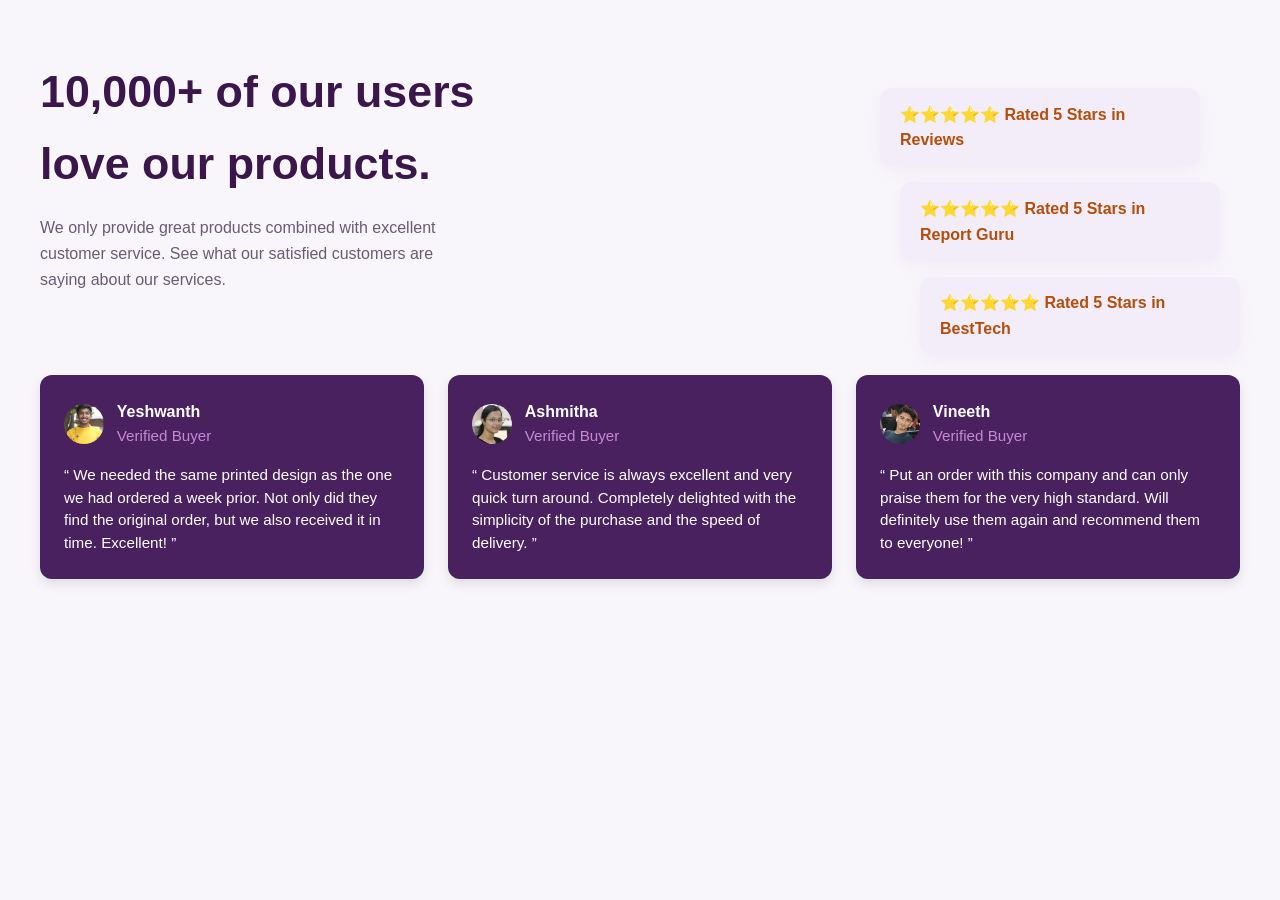
==== CSS Battle Part 2/Response.html @ f2079187 "Js mini challenge completed" ====
<!DOCTYPE html>
<html lang="en">
<head>
  <meta charset="UTF-8" />
  <meta name="viewport" content="width=device-width, initial-scale=1.0" />
  <title>Rates Section</title>
  <link rel="stylesheet" href="card.css" />
</head>
<body>
  <section class="rates">
    <div class="rates-text">
      <h1>10,000+ of our users love our products.</h1>
      <p>
        We only provide great products combined with excellent customer service.
        See what our satisfied customers are saying about our services.
      </p>

      <div class="rating-cards">
        <div class="rating-card">
          ⭐⭐⭐⭐⭐ Rated 5 Stars in Reviews
        </div>
        <div class="rating-card">
          ⭐⭐⭐⭐⭐ Rated 5 Stars in Report Guru
        </div>
        <div class="rating-card">
          ⭐⭐⭐⭐⭐ Rated 5 Stars in BestTech
        </div>
      </div>
    </div>

    <div class="rate-cards">
      <div class="card">
        <div class="user">
          <img src="\CSS Battle Part 2\IMG_5399.JPG" alt="User 1" />
          <div>
            <h3>Yeshwanth</h3>
            <p>Verified Buyer</p>
          </div>
        </div>
        <p>
          “ We needed the same printed design as the one we had ordered a week prior. 
          Not only did they find the original order, but we also received it in time. Excellent! ”
        </p>
      </div>

      <div class="card">
        <div class="user">
          <img src="IMG_0863.JPG" alt="User 2" />
          <div>
            <h3>Ashmitha</h3>
            <p>Verified Buyer</p>
          </div>
        </div>
        <p>
          “ Customer service is always excellent and very quick turn around. 
          Completely delighted with the simplicity of the purchase and the speed of delivery. ”
        </p>
      </div>

      <div class="card">
        <div class="user">
          <img src="IMG_0866.JPG" alt="User 3" />
          <div>
            <h3>Vineeth</h3>
            <p>Verified Buyer</p>
          </div>
        </div>
        <p>
          “ Put an order with this company and can only praise them for the very high standard. 
          Will definitely use them again and recommend them to everyone! ”
        </p>
      </div>
    </div>
  </section>
</body>
</html>
---- CSS Battle Part 2/card.css ----
* {
  margin: 0;
  padding: 0;
  box-sizing: border-box;
}

body {
  font-family: "Poppins", sans-serif;
  background-color: #f8f6fb;
  color: #5e2b09;
  line-height: 1.6;
  padding: 2rem;
  overflow-x: hidden; 
}

.rates {
  position: relative;
  display: grid;
  grid-template-columns: 1fr 1fr;
  gap: 3rem;
  align-items: start;
  max-width: 1200px;
  margin: auto;
  padding-top: 1.5rem;
}

.rates-text {
  max-width: 520px;
}

.rates-text h1 {
  font-size: 2.8rem;
  font-weight: 700;
  margin-bottom: 1rem;
  color: #3a164a;
}

.rates-text p {
  font-size: 1rem;
  color: #6a5b75;
  max-width: 420px;
}

.rating-cards {
  position: absolute;
  right: 2.5rem;
  top: 3.5rem;
  display: flex;
  flex-direction: column;
  gap: 1rem;
  align-items: flex-end;
  z-index: 5;
}

.rating-card {
  background: #f3edf9;
  padding: 0.85rem 1.25rem;
  border-radius: 12px;
  font-weight: 600;
  color: #b44e0a;
  box-shadow: 0 6px 18px rgba(176, 65, 172, 0.06);
  width: 100%;
  max-width: 320px; 
  display: flex;
  align-items: center;
  gap: 0.6rem;
  justify-content: flex-start;
  white-space: normal;
  word-break: break-word;
}

.rating-cards .rating-card:nth-child(1) { transform: translateX(0); }
.rating-cards .rating-card:nth-child(2) { transform: translateX(20px); }
.rating-cards .rating-card:nth-child(3) { transform: translateX(40px); }

.rate-cards {
  grid-column: 1 / -1;
  display: grid;
  grid-template-columns: repeat(auto-fit, minmax(280px, 1fr));
  gap: 1.5rem;
  margin-top: 2.2rem;
}

.card {
  background: #4a215f;
  color: #fff;
  padding: 1.5rem;
  border-radius: 12px;
  box-shadow: 0 5px 12px rgba(0, 0, 0, 0.1);
  transition: transform 0.3s;
}

.card:hover {
  transform: translateY(-5px);
}

.user {
  display: flex;
  align-items: center;
  gap: 0.8rem;
  margin-bottom: 1rem;
}

.user img {
  border-radius: 50%;
  width: 40px;
  height: 40px;
  object-fit: cover;
}

.user h3 {
  font-size: 1rem;
  font-weight: 600;
}

.user p {
  color: #c688d6;
  font-size: 0.85rem;
}

.card p {
  font-size: 0.95rem;
  line-height: 1.5;
}

@media (max-width: 920px){ 
.rates {
  grid-template-columns: 1fr;
  text-align: center;
}
}

/* // Select all elements
var oldPrice = document.getElementById("price");
var discountInput = document.getElementById("discount");
var applyBtn = document.getElementById("apply-discount");
var qtyInput = document.getElementById("qty");
var totalDisplay = document.getElementById("total");
var vid = document.getElementById("vid");
var buyBtn = document.getElementById("buy-button");
var clickCountDisplay = document.getElementById("click-count");

var buyClicks = 0; // Buy Now click counter

// Initialize original price if not already set
if (!oldPrice.dataset.original) {
    oldPrice.dataset.original = oldPrice.textContent;
}

// 1️⃣ Update total price function
function updateTotal() {
    var quantity = Number(qtyInput.value) || 1;
    var pricePerItem = Number(oldPrice.textContent);
    var totalPrice = quantity * pricePerItem;

    totalDisplay.textContent = "Total: $" + totalPrice.toFixed(2);
}

// 2️⃣ Apply discount function
function discount() {
    var discountValue = Number(discountInput.value) || 0;
    var quantity = Number(qtyInput.value) || 1;
    var originalPrice = Number(oldPrice.dataset.original);

    // Calculate discounted price per item
    var discountedPrice = originalPrice - (originalPrice * discountValue / 100);

    // Update price per item display
    oldPrice.textContent = discountedPrice.toFixed(2);

    // Calculate total price for quantity
    var totalPrice = discountedPrice * quantity;
    totalDisplay.textContent = "Total: $" + totalPrice.toFixed(2);

    // Video blur logic
    if (discountValue >= 50) {
        vid.style.filter = "blur(0px)";
    } else {
        vid.style.filter = "blur(10px)";
    }

    // Disable discount button after applying
    applyBtn.disabled = true;
}

// 3️⃣ Buy Now click counter
function buyNowClick() {
    buyClicks++;
    clickCountDisplay.textContent = "Clicked " + buyClicks + " times";
}

// 4️⃣ Event listeners
applyBtn.addEventListener("click", discount);
qtyInput.addEventListener("input", updateTotal);
buyBtn.addEventListener("click", buyNowClick);

// 5️⃣ Initialize total on page load
updateTotal();

// Select the Add to Cart button (and Buy button if needed)
var addToCartBtn = document.querySelector(".add-to-cart-button");
var buyBtn = document.getElementById("buy-button");

// Defensive check
if (!addToCartBtn) {
    console.error("script.js: .add-to-cart-button not found in the DOM");
} else {
    // Function to show visual feedback when clicked (uses CSS class .added)
    function addToCartFeedback() {
        // apply visual state
        addToCartBtn.textContent = "Added!";
        addToCartBtn.classList.add("added");

        // reset after 1.5 seconds
        setTimeout(function() {
            addToCartBtn.textContent = "Add to Cart";
            addToCartBtn.classList.remove("added");
        }, 1500);
    }

    // Add event listener
    addToCartBtn.addEventListener("click", addToCartFeedback);
}

// Optional: integrate with buy-button click (if you want add-to-cart visual to trigger on buy)
if (buyBtn) {
    buyBtn.addEventListener("click", function() {
        // keep buy-button behavior separate; trigger add-to-cart visual too
        if (addToCartBtn) {
            addToCartFeedback();
        }
    });
} */
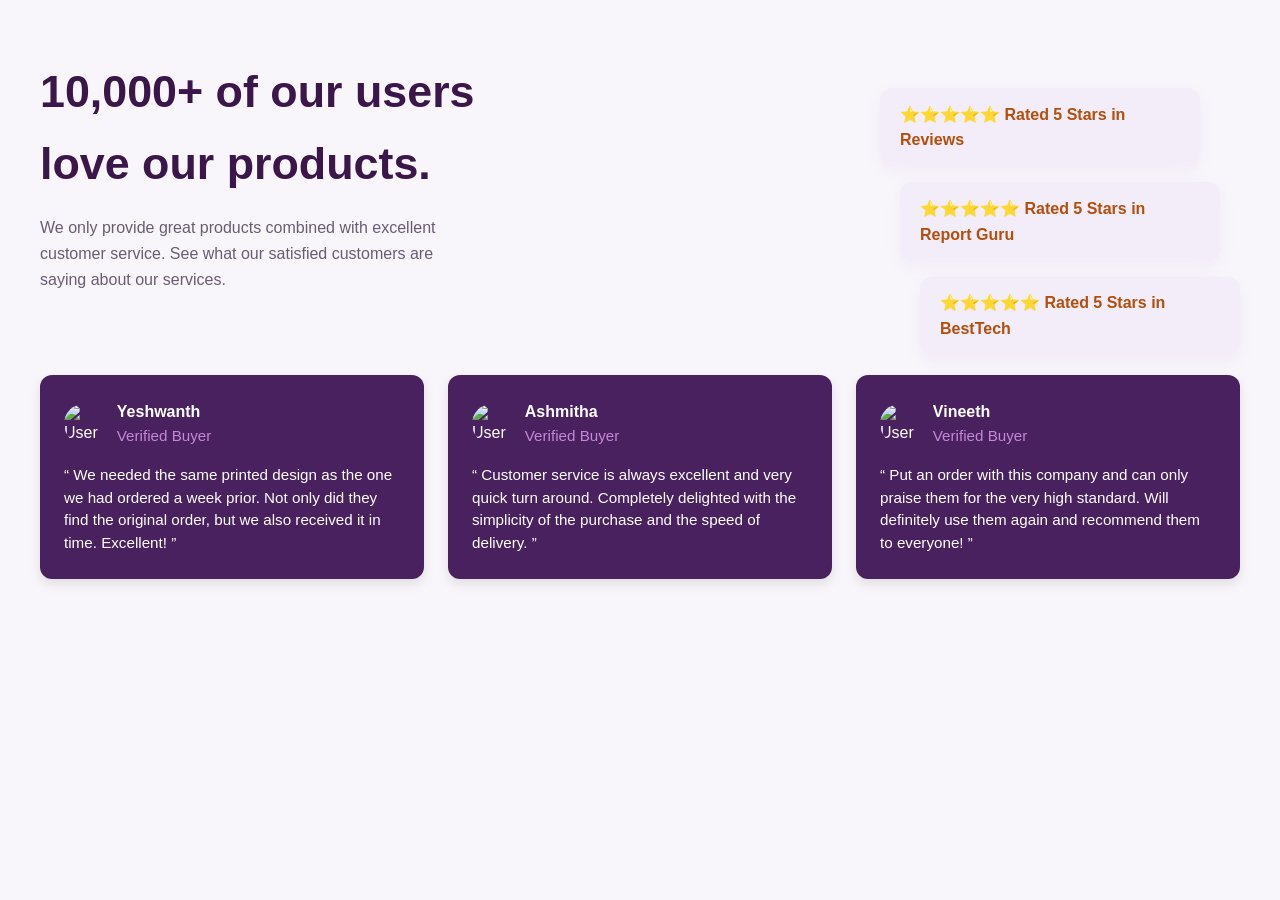
==== commit 85575be5: "Minor semantic improvement for section names" ====
--- a/CSS Battle Part 2/Response.html
+++ b/CSS Battle Part 2/Response.html
@@ -7,7 +7,7 @@
   <link rel="stylesheet" href="card.css" />
 </head>
 <body>
-  <section class="rates">
+  <section class="Social-proof">
     <div class="rates-text">
       <h1>10,000+ of our users love our products.</h1>
       <p>
@@ -28,10 +28,10 @@
       </div>
     </div>
 
-    <div class="rate-cards">
+    <div class="testimonials">
       <div class="card">
         <div class="user">
-          <img src="\CSS Battle Part 2\IMG_5399.JPG" alt="User 1" />
+          <img src="IMG_5399.JPG" alt="User 1" />
           <div>
             <h3>Yeshwanth</h3>
             <p>Verified Buyer</p>
--- a/CSS Battle Part 2/card.css
+++ b/CSS Battle Part 2/card.css
@@ -13,7 +13,7 @@
   overflow-x: hidden; 
 }
 
-.rates {
+.Social-proof {
   position: relative;
   display: grid;
   grid-template-columns: 1fr 1fr;
@@ -73,7 +73,7 @@
 .rating-cards .rating-card:nth-child(2) { transform: translateX(20px); }
 .rating-cards .rating-card:nth-child(3) { transform: translateX(40px); }
 
-.rate-cards {
+.testimonials {
   grid-column: 1 / -1;
   display: grid;
   grid-template-columns: repeat(auto-fit, minmax(280px, 1fr));
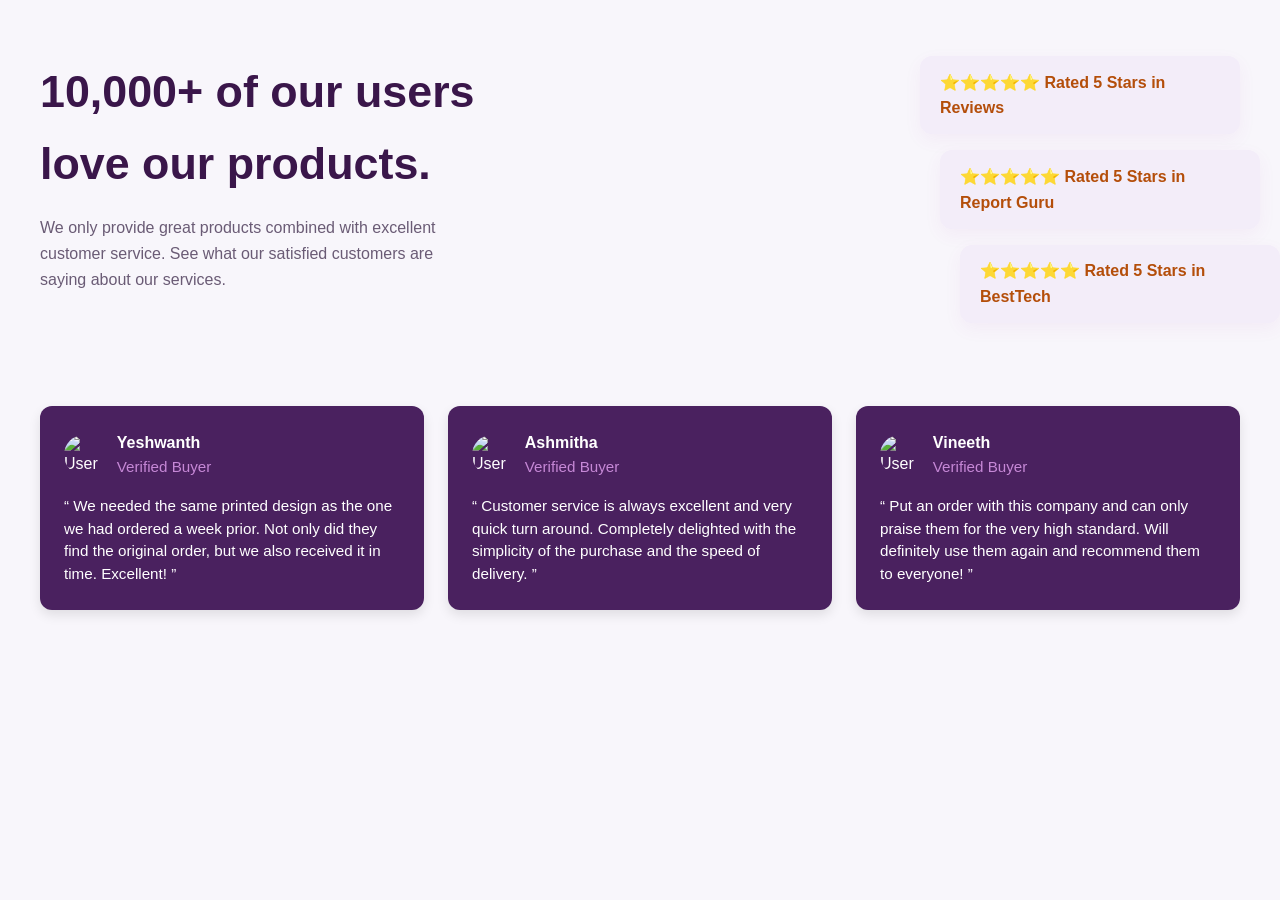
==== commit 551c4e7d: "Misuse of position: absolute for .rating-cards" ====
--- a/CSS Battle Part 2/Response.html
+++ b/CSS Battle Part 2/Response.html
@@ -14,7 +14,8 @@
         We only provide great products combined with excellent customer service.
         See what our satisfied customers are saying about our services.
       </p>
-
+      </div>
+      
       <div class="rating-cards">
         <div class="rating-card">
           ⭐⭐⭐⭐⭐ Rated 5 Stars in Reviews
@@ -26,7 +27,7 @@
           ⭐⭐⭐⭐⭐ Rated 5 Stars in BestTech
         </div>
       </div>
-    </div>
+  
 
     <div class="testimonials">
       <div class="card">
--- a/CSS Battle Part 2/card.css
+++ b/CSS Battle Part 2/card.css
@@ -42,7 +42,6 @@
 }
 
 .rating-cards {
-  position: absolute;
   right: 2.5rem;
   top: 3.5rem;
   display: flex;
